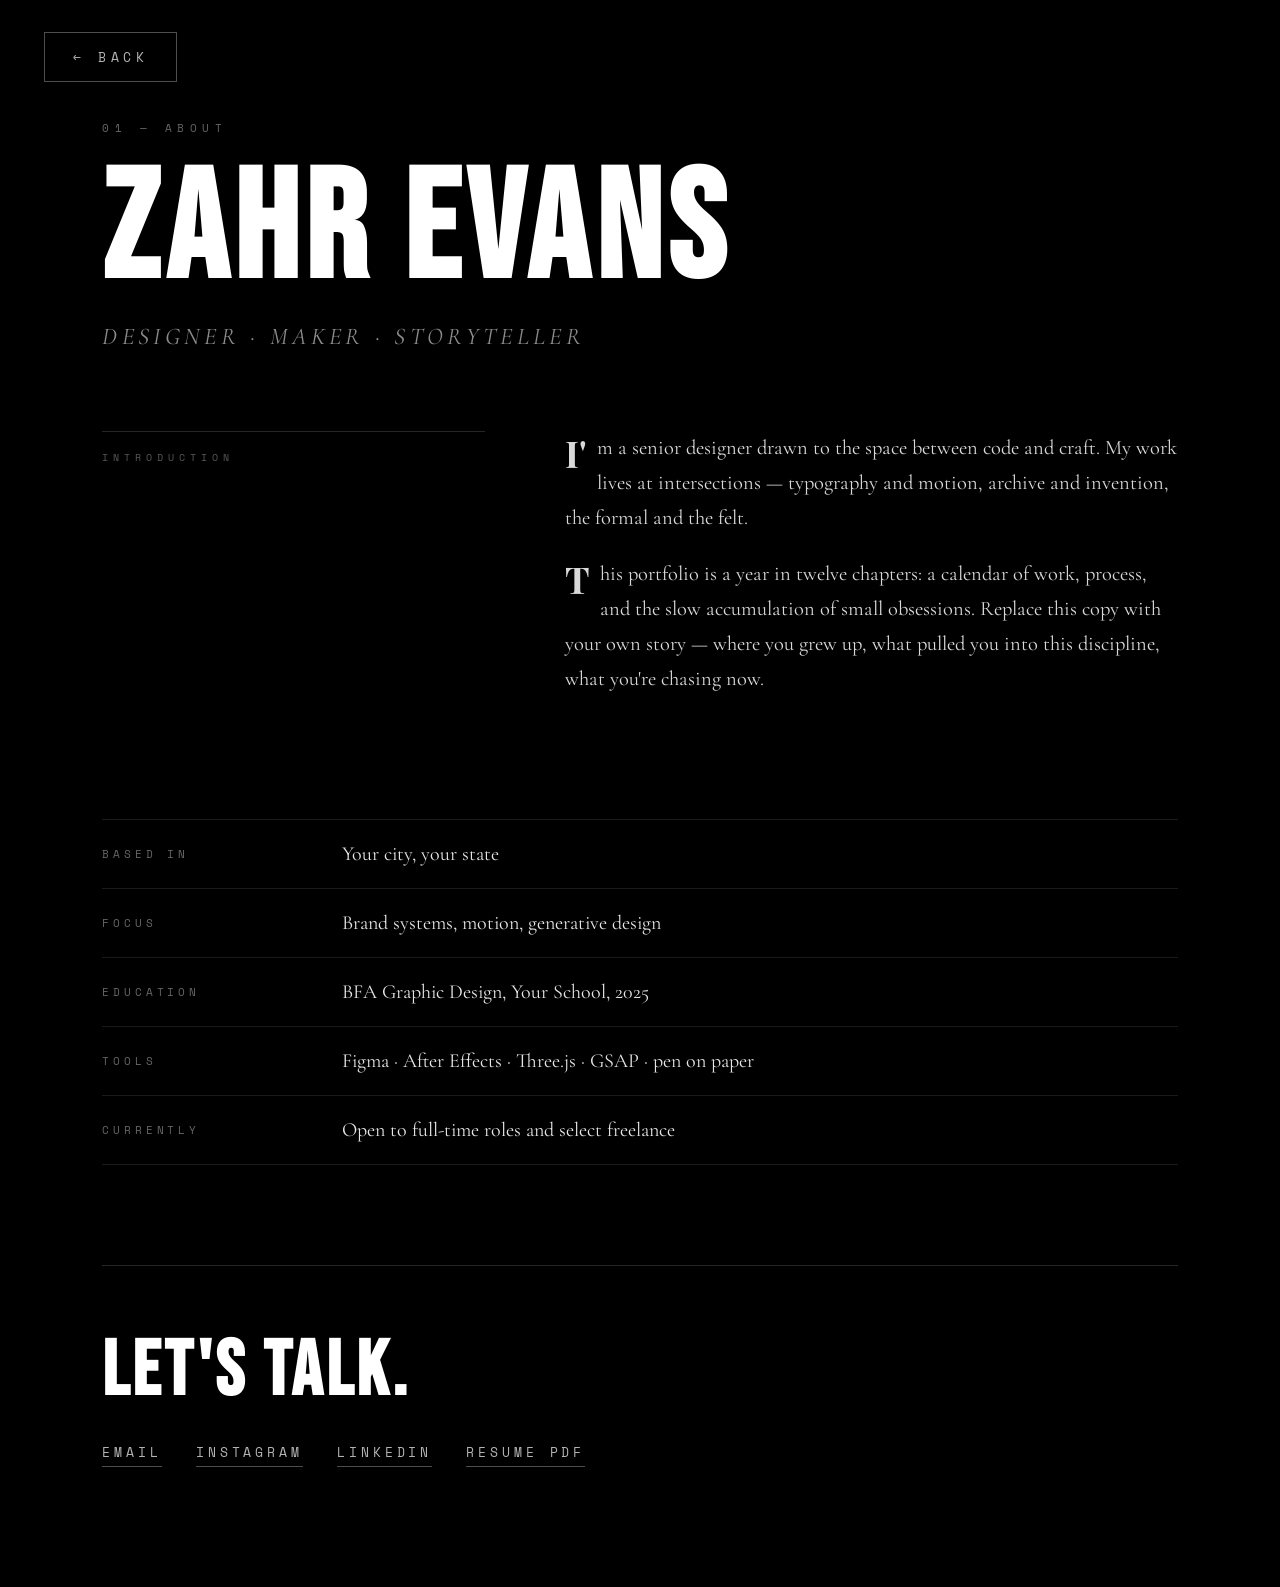
==== aboutme.html @ c52c6c27 "about me start + improved backgrounds" ====
<!doctype html>
<html lang="en">
  <head>
    <meta charset="UTF-8" />
    <meta name="viewport" content="width=device-width, initial-scale=1.0" />
    <title>About — Zahr Evans</title>
    <link rel="preconnect" href="https://fonts.googleapis.com" />
    <link
      href="https://fonts.googleapis.com/css2?family=Bebas+Neue&family=Playfair+Display:ital,wght@0,400;0,700;1,400&family=Space+Mono:ital@0;1&family=Cormorant+Garamond:ital,wght@0,300;0,400;1,300&display=swap"
      rel="stylesheet"
    />
    <style>
      * {
        margin: 0;
        padding: 0;
        box-sizing: border-box;
      }
      html,
      body {
        width: 100%;
        min-height: 100%;
        background: #000;
        color: #fff;
      }
      body {
        font-family: "Cormorant Garamond", serif;
        padding: 80px 8vw 120px;
        overflow-x: hidden;
      }

      /* Back link (top-left) */
      .back-link {
        position: fixed;
        top: 32px;
        left: 44px;
        font-family: "Space Mono", monospace;
        font-size: 13px;
        letter-spacing: 0.35em;
        text-transform: uppercase;
        color: rgba(255, 255, 255, 0.7);
        text-decoration: none;
        border: 1px solid rgba(255, 255, 255, 0.3);
        padding: 14px 28px;
        transition:
          color 0.3s,
          background 0.3s,
          border-color 0.3s;
        z-index: 10;
        backdrop-filter: blur(4px);
      }
      .back-link:hover {
        color: #fff;
        background: rgba(255, 255, 255, 0.08);
        border-color: rgba(255, 255, 255, 0.6);
      }

      /* Eyebrow + title */
      .eyebrow {
        font-family: "Space Mono", monospace;
        font-size: 11px;
        letter-spacing: 0.5em;
        text-transform: uppercase;
        color: rgba(255, 255, 255, 0.4);
        margin-top: 40px;
        margin-bottom: 24px;
      }
      h1 {
        font-family: "Bebas Neue", sans-serif;
        font-size: clamp(70px, 12vw, 180px);
        letter-spacing: 0.04em;
        line-height: 0.95;
        margin-bottom: 16px;
      }
      .subtitle {
        font-family: "Cormorant Garamond", serif;
        font-style: italic;
        font-size: clamp(18px, 2vw, 24px);
        letter-spacing: 0.18em;
        color: rgba(255, 255, 255, 0.55);
        text-transform: uppercase;
        margin-bottom: 80px;
      }

      /* Two-column layout */
      .grid {
        display: grid;
        grid-template-columns: 1fr 1.6fr;
        gap: 80px;
        max-width: 1200px;
        margin-bottom: 100px;
      }
      @media (max-width: 800px) {
        .grid {
          grid-template-columns: 1fr;
          gap: 40px;
        }
      }

      .section-label {
        font-family: "Space Mono", monospace;
        font-size: 10px;
        letter-spacing: 0.5em;
        text-transform: uppercase;
        color: rgba(255, 255, 255, 0.35);
        border-top: 1px solid rgba(255, 255, 255, 0.15);
        padding-top: 18px;
      }

      .prose p {
        font-family: "Cormorant Garamond", serif;
        font-size: clamp(18px, 1.6vw, 22px);
        line-height: 1.7;
        color: rgba(255, 255, 255, 0.85);
        margin-bottom: 22px;
      }
      .prose p:first-letter {
        font-family: "Playfair Display", serif;
        font-size: 1.8em;
        font-weight: 700;
        float: left;
        line-height: 1;
        padding-right: 10px;
        padding-top: 4px;
      }

      /* Facts list */
      .facts {
        list-style: none;
        max-width: 1200px;
        margin-bottom: 100px;
      }
      .facts li {
        display: grid;
        grid-template-columns: 200px 1fr;
        gap: 40px;
        padding: 22px 0;
        border-top: 1px solid rgba(255, 255, 255, 0.1);
        font-family: "Cormorant Garamond", serif;
        font-size: 20px;
      }
      .facts li:last-child {
        border-bottom: 1px solid rgba(255, 255, 255, 0.1);
      }
      .facts .key {
        font-family: "Space Mono", monospace;
        font-size: 11px;
        letter-spacing: 0.35em;
        text-transform: uppercase;
        color: rgba(255, 255, 255, 0.4);
        align-self: center;
      }
      .facts .val {
        color: rgba(255, 255, 255, 0.9);
      }
      @media (max-width: 600px) {
        .facts li {
          grid-template-columns: 1fr;
          gap: 6px;
        }
      }

      /* Footer / contact */
      .contact {
        max-width: 1200px;
        padding-top: 60px;
        border-top: 1px solid rgba(255, 255, 255, 0.15);
      }
      .contact h2 {
        font-family: "Bebas Neue", sans-serif;
        font-size: clamp(40px, 6vw, 80px);
        letter-spacing: 0.05em;
        margin-bottom: 24px;
      }
      .contact a {
        display: inline-block;
        margin-right: 30px;
        font-family: "Space Mono", monospace;
        font-size: 13px;
        letter-spacing: 0.3em;
        text-transform: uppercase;
        color: rgba(255, 255, 255, 0.7);
        text-decoration: none;
        border-bottom: 1px solid rgba(255, 255, 255, 0.3);
        padding-bottom: 4px;
        transition: color 0.3s, border-color 0.3s;
      }
      .contact a:hover {
        color: #fff;
        border-color: #fff;
      }
    </style>
  </head>
  <body>
    <a href="index.html" class="back-link">← Back</a>

    <div class="eyebrow">01 — About</div>
    <h1>ZAHR EVANS</h1>
    <div class="subtitle">Designer · Maker · Storyteller</div>

    <div class="grid">
      <div class="section-label">Introduction</div>
      <div class="prose">
        <p>
          I'm a senior designer drawn to the space between code and craft.
          My work lives at intersections — typography and motion, archive
          and invention, the formal and the felt.
        </p>
        <p>
          This portfolio is a year in twelve chapters: a calendar of work,
          process, and the slow accumulation of small obsessions. Replace
          this copy with your own story — where you grew up, what pulled
          you into this discipline, what you're chasing now.
        </p>
      </div>
    </div>

    <ul class="facts">
      <li>
        <span class="key">Based In</span>
        <span class="val">Your city, your state</span>
      </li>
      <li>
        <span class="key">Focus</span>
        <span class="val">Brand systems, motion, generative design</span>
      </li>
      <li>
        <span class="key">Education</span>
        <span class="val">BFA Graphic Design, Your School, 2025</span>
      </li>
      <li>
        <span class="key">Tools</span>
        <span class="val">Figma · After Effects · Three.js · GSAP · pen on paper</span>
      </li>
      <li>
        <span class="key">Currently</span>
        <span class="val">Open to full-time roles and select freelance</span>
      </li>
    </ul>

    <div class="contact">
      <h2>Let's Talk.</h2>
      <a href="mailto:hello@example.com">Email</a>
      <a href="https://instagram.com/" target="_blank" rel="noopener">Instagram</a>
      <a href="https://linkedin.com/" target="_blank" rel="noopener">LinkedIn</a>
      <a href="#">Resume PDF</a>
    </div>
  </body>
</html>
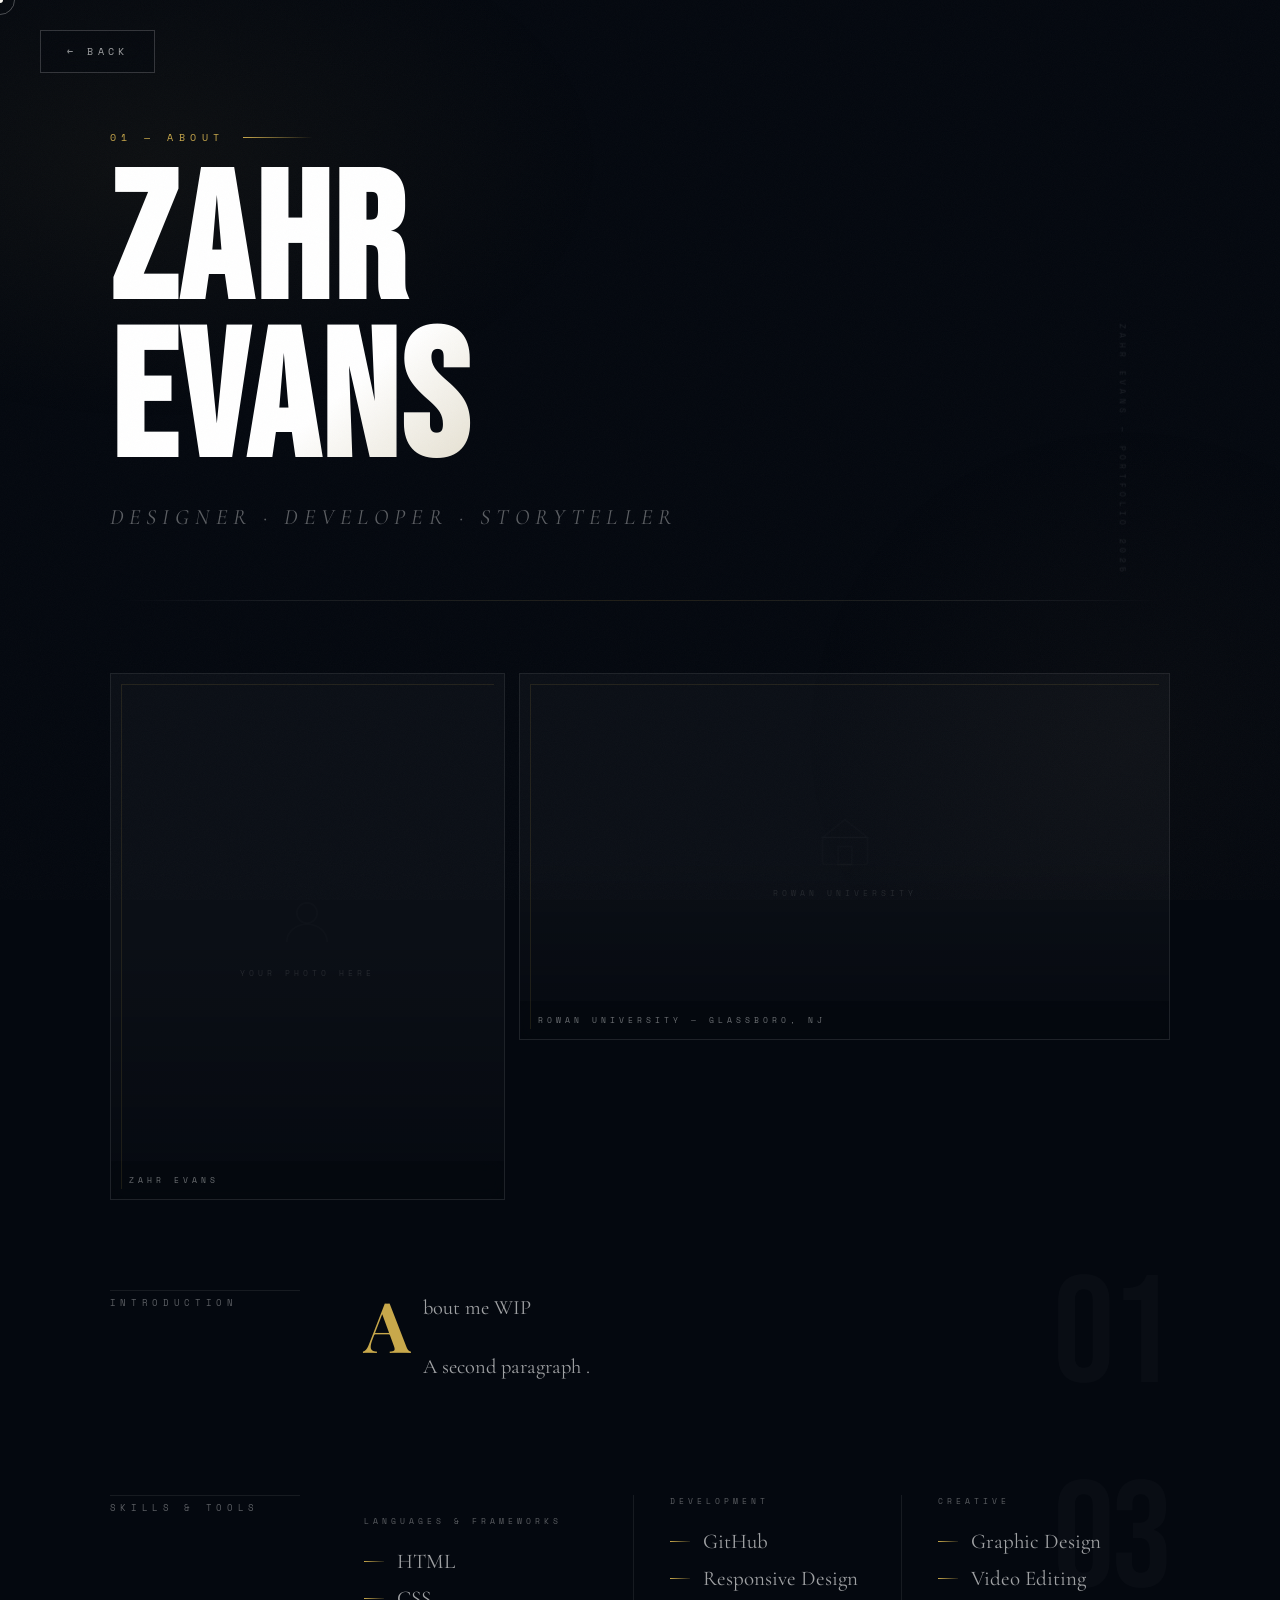
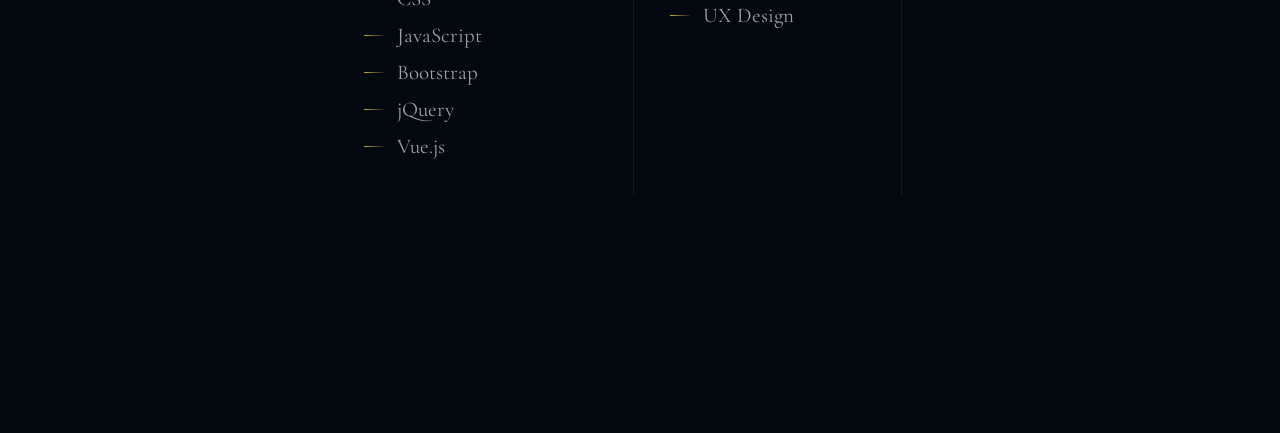
==== commit 34114e7f: "forgotten changes" ====
--- a/aboutme.html
+++ b/aboutme.html
@@ -10,239 +10,737 @@
       rel="stylesheet"
     />
     <style>
-      * {
+      /* ── RESET ── */
+      *,
+      *::before,
+      *::after {
         margin: 0;
         padding: 0;
         box-sizing: border-box;
       }
+
+      :root {
+        --accent: #c8a84b;
+        --accent-glow: rgba(200, 168, 75, 0.15);
+        --border: rgba(255, 255, 255, 0.08);
+        --dim: rgba(255, 255, 255, 0.35);
+        --mid: rgba(255, 255, 255, 0.62);
+        --full: rgba(255, 255, 255, 0.92);
+      }
+
       html,
       body {
         width: 100%;
         min-height: 100%;
-        background: #000;
+        overflow-x: hidden;
+      }
+
+      body {
+        background: #04080f;
         color: #fff;
-      }
-      body {
         font-family: "Cormorant Garamond", serif;
-        padding: 80px 8vw 120px;
-        overflow-x: hidden;
-      }
-
-      /* Back link (top-left) */
+        cursor: none;
+      }
+
+      /* ── NOISE GRAIN ── */
+      body::before {
+        content: "";
+        position: fixed;
+        inset: 0;
+        z-index: 1000;
+        pointer-events: none;
+        opacity: 0.028;
+        background-image: url("data:image/svg+xml,%3Csvg viewBox='0 0 256 256' xmlns='http://www.w3.org/2000/svg'%3E%3Cfilter id='n'%3E%3CfeTurbulence type='fractalNoise' baseFrequency='0.85' numOctaves='4' stitchTiles='stitch'/%3E%3C/filter%3E%3Crect width='100%25' height='100%25' filter='url(%23n)'/%3E%3C/svg%3E");
+        background-size: 200px 200px;
+      }
+
+      /* ── AMBIENT GLOW ── */
+      .bg-glow {
+        position: fixed;
+        inset: 0;
+        z-index: 0;
+        pointer-events: none;
+        background:
+          radial-gradient(
+            ellipse 55% 45% at 12% 18%,
+            rgba(200, 168, 75, 0.05) 0%,
+            transparent 65%
+          ),
+          radial-gradient(
+            ellipse 40% 55% at 88% 82%,
+            rgba(139, 111, 71, 0.04) 0%,
+            transparent 65%
+          );
+      }
+
+      /* ── CUSTOM CURSOR ── */
+      #cur {
+        position: fixed;
+        width: 6px;
+        height: 6px;
+        border-radius: 50%;
+        background: #fff;
+        pointer-events: none;
+        z-index: 9999;
+        mix-blend-mode: difference;
+        transform: translate(-50%, -50%);
+      }
+      #cur-ring {
+        position: fixed;
+        width: 30px;
+        height: 30px;
+        border-radius: 50%;
+        border: 1px solid rgba(255, 255, 255, 0.28);
+        pointer-events: none;
+        z-index: 9998;
+        transform: translate(-50%, -50%);
+        transition:
+          width 0.25s,
+          height 0.25s,
+          opacity 0.25s;
+      }
+
+      /* ── BACK BUTTON ── */
       .back-link {
         position: fixed;
-        top: 32px;
-        left: 44px;
-        font-family: "Space Mono", monospace;
-        font-size: 13px;
-        letter-spacing: 0.35em;
-        text-transform: uppercase;
-        color: rgba(255, 255, 255, 0.7);
+        top: 30px;
+        left: 40px;
+        z-index: 500;
+        font-family: "Space Mono", monospace;
+        font-size: 10px;
+        letter-spacing: 0.42em;
+        text-transform: uppercase;
+        color: var(--mid);
         text-decoration: none;
-        border: 1px solid rgba(255, 255, 255, 0.3);
-        padding: 14px 28px;
+        border: 1px solid rgba(255, 255, 255, 0.18);
+        padding: 13px 26px;
+        background: rgba(4, 8, 15, 0.5);
+        backdrop-filter: blur(10px);
         transition:
           color 0.3s,
-          background 0.3s,
-          border-color 0.3s;
-        z-index: 10;
-        backdrop-filter: blur(4px);
+          border-color 0.3s,
+          background 0.3s;
       }
       .back-link:hover {
         color: #fff;
-        background: rgba(255, 255, 255, 0.08);
-        border-color: rgba(255, 255, 255, 0.6);
-      }
-
-      /* Eyebrow + title */
+        border-color: var(--accent);
+        background: rgba(200, 168, 75, 0.07);
+      }
+
+      /* ── VERTICAL SIDE LABEL ── */
+      .side-label {
+        position: fixed;
+        right: 32px;
+        top: 50%;
+        transform: translateY(-50%) rotate(90deg);
+        font-family: "Space Mono", monospace;
+        font-size: 7.5px;
+        letter-spacing: 0.58em;
+        text-transform: uppercase;
+        color: rgba(255, 255, 255, 0.1);
+        pointer-events: none;
+        z-index: 5;
+        white-space: nowrap;
+      }
+
+      /* ── PAGE WRAPPER ── */
+      .page {
+        position: relative;
+        z-index: 1;
+        max-width: 1240px;
+        margin: 0 auto;
+        padding: 130px 7vw 150px;
+      }
+
+      /* ── ANIMATIONS ── */
+      @keyframes fadeUp {
+        to {
+          opacity: 1;
+          transform: translateY(0);
+        }
+      }
+      @keyframes fadeIn {
+        to {
+          opacity: 1;
+        }
+      }
+      .anim {
+        opacity: 0;
+        transform: translateY(28px);
+      }
+
+      /* ── HEADER ── */
+      .page-header {
+        margin-bottom: 70px;
+      }
+      .page-header.anim {
+        animation: fadeUp 0.95s cubic-bezier(0.16, 1, 0.3, 1) 0.05s forwards;
+      }
+
       .eyebrow {
         font-family: "Space Mono", monospace;
-        font-size: 11px;
-        letter-spacing: 0.5em;
-        text-transform: uppercase;
-        color: rgba(255, 255, 255, 0.4);
-        margin-top: 40px;
-        margin-bottom: 24px;
-      }
+        font-size: 10px;
+        letter-spacing: 0.55em;
+        text-transform: uppercase;
+        color: var(--accent);
+        margin-bottom: 22px;
+        display: flex;
+        align-items: center;
+        gap: 18px;
+      }
+      .eyebrow::after {
+        content: "";
+        flex: 1;
+        max-width: 70px;
+        height: 1px;
+        background: linear-gradient(to right, var(--accent), transparent);
+      }
+
       h1 {
         font-family: "Bebas Neue", sans-serif;
-        font-size: clamp(70px, 12vw, 180px);
-        letter-spacing: 0.04em;
-        line-height: 0.95;
-        margin-bottom: 16px;
-      }
+        font-size: clamp(78px, 14vw, 200px);
+        letter-spacing: 0.02em;
+        line-height: 0.88;
+        background: linear-gradient(
+          140deg,
+          #ffffff 35%,
+          rgba(200, 168, 75, 0.7) 100%
+        );
+        -webkit-background-clip: text;
+        -webkit-text-fill-color: transparent;
+        background-clip: text;
+        margin-bottom: 22px;
+      }
+
       .subtitle {
         font-family: "Cormorant Garamond", serif;
         font-style: italic;
-        font-size: clamp(18px, 2vw, 24px);
-        letter-spacing: 0.18em;
-        color: rgba(255, 255, 255, 0.55);
-        text-transform: uppercase;
-        margin-bottom: 80px;
-      }
-
-      /* Two-column layout */
-      .grid {
+        font-size: clamp(16px, 1.9vw, 22px);
+        letter-spacing: 0.28em;
+        text-transform: uppercase;
+        color: var(--dim);
+      }
+
+      /* ── FULL-WIDTH ACCENT LINE ── */
+      .accent-line {
+        width: 100%;
+        height: 1px;
+        margin-bottom: 72px;
+        background: linear-gradient(
+          to right,
+          transparent,
+          var(--border) 15%,
+          var(--accent-glow) 50%,
+          var(--border) 85%,
+          transparent
+        );
+        opacity: 0;
+        animation: fadeIn 1.2s 0.45s forwards;
+      }
+
+      /* ── PHOTO ROW ── */
+      .photo-row {
         display: grid;
-        grid-template-columns: 1fr 1.6fr;
-        gap: 80px;
-        max-width: 1200px;
-        margin-bottom: 100px;
+        grid-template-columns: 1fr 1.65fr;
+        gap: 14px;
+        margin-bottom: 90px;
+      }
+      .photo-row.anim {
+        animation: fadeUp 0.9s cubic-bezier(0.16, 1, 0.3, 1) 0.3s forwards;
       }
       @media (max-width: 800px) {
-        .grid {
+        .photo-row {
           grid-template-columns: 1fr;
-          gap: 40px;
         }
       }
 
+      .photo-block {
+        position: relative;
+        overflow: hidden;
+        background: rgba(255, 255, 255, 0.03);
+        border: 1px solid var(--border);
+      }
+      /* inner corner accent marks */
+      .photo-block::before {
+        content: "";
+        position: absolute;
+        inset: 10px;
+        z-index: 3;
+        pointer-events: none;
+        border-top: 1px solid rgba(200, 168, 75, 0.12);
+        border-left: 1px solid rgba(200, 168, 75, 0.12);
+        transition: border-color 0.4s;
+      }
+      .photo-block:hover::before {
+        border-color: rgba(200, 168, 75, 0.35);
+      }
+      .photo-block::after {
+        content: "";
+        position: absolute;
+        inset: 0;
+        background: linear-gradient(
+          to bottom,
+          transparent 50%,
+          rgba(4, 8, 15, 0.75) 100%
+        );
+        pointer-events: none;
+        z-index: 1;
+      }
+      .photo-block img {
+        width: 100%;
+        height: 100%;
+        object-fit: cover;
+        display: block;
+        filter: grayscale(30%) brightness(0.88);
+        transition:
+          filter 0.65s,
+          transform 0.75s cubic-bezier(0.16, 1, 0.3, 1);
+      }
+      .photo-block:hover img {
+        filter: grayscale(0%) brightness(1);
+        transform: scale(1.05);
+      }
+
+      .photo-block--portrait {
+        aspect-ratio: 3/4;
+      }
+      .photo-block--landscape {
+        aspect-ratio: 16/9;
+      }
+
+      .photo-placeholder {
+        width: 100%;
+        height: 100%;
+        min-height: 300px;
+        display: flex;
+        flex-direction: column;
+        align-items: center;
+        justify-content: center;
+        gap: 14px;
+        color: rgba(255, 255, 255, 0.12);
+        font-family: "Space Mono", monospace;
+        font-size: 8px;
+        letter-spacing: 0.5em;
+        text-transform: uppercase;
+        text-align: center;
+        padding: 40px;
+      }
+      .photo-placeholder svg {
+        opacity: 0.12;
+        margin-bottom: 4px;
+      }
+
+      .photo-caption {
+        position: absolute;
+        bottom: 0;
+        left: 0;
+        right: 0;
+        z-index: 2;
+        padding: 13px 18px;
+        font-family: "Space Mono", monospace;
+        font-size: 8px;
+        letter-spacing: 0.5em;
+        text-transform: uppercase;
+        color: rgba(255, 255, 255, 0.42);
+        background: rgba(4, 8, 15, 0.65);
+        backdrop-filter: blur(8px);
+      }
+
+      /* ── SECTION ROW (label + content) ── */
+      .section-row {
+        display: grid;
+        grid-template-columns: 190px 1fr;
+        gap: 64px;
+        margin-bottom: 88px;
+        align-items: start;
+        position: relative;
+      }
+      .section-row.anim {
+        animation: fadeUp 0.88s cubic-bezier(0.16, 1, 0.3, 1) var(--d, 0.5s)
+          forwards;
+      }
+      @media (max-width: 860px) {
+        .section-row {
+          grid-template-columns: 1fr;
+          gap: 26px;
+        }
+      }
+
       .section-label {
         font-family: "Space Mono", monospace;
-        font-size: 10px;
-        letter-spacing: 0.5em;
-        text-transform: uppercase;
-        color: rgba(255, 255, 255, 0.35);
-        border-top: 1px solid rgba(255, 255, 255, 0.15);
-        padding-top: 18px;
-      }
-
+        font-size: 9px;
+        letter-spacing: 0.52em;
+        text-transform: uppercase;
+        color: var(--dim);
+        padding-top: 5px;
+        border-top: 1px solid var(--border);
+      }
+
+      /* ── BIG GHOST NUMBERS ── */
+      .ghost-num {
+        position: absolute;
+        right: 0;
+        top: -30px;
+        font-family: "Bebas Neue", sans-serif;
+        font-size: clamp(90px, 12vw, 160px);
+        color: rgba(255, 255, 255, 0.022);
+        line-height: 1;
+        letter-spacing: -0.02em;
+        user-select: none;
+        pointer-events: none;
+      }
+
+      /* ── BIO PROSE ── */
       .prose p {
-        font-family: "Cormorant Garamond", serif;
         font-size: clamp(18px, 1.6vw, 22px);
-        line-height: 1.7;
-        color: rgba(255, 255, 255, 0.85);
+        line-height: 1.78;
+        color: var(--mid);
         margin-bottom: 22px;
       }
-      .prose p:first-letter {
+      .prose p:first-child::first-letter {
         font-family: "Playfair Display", serif;
-        font-size: 1.8em;
         font-weight: 700;
+        font-size: 3.4em;
         float: left;
-        line-height: 1;
-        padding-right: 10px;
-        padding-top: 4px;
-      }
-
-      /* Facts list */
+        line-height: 0.8;
+        padding-right: 13px;
+        padding-top: 7px;
+        color: var(--accent);
+      }
+
+      /* ── FACTS ── */
       .facts {
         list-style: none;
-        max-width: 1200px;
-        margin-bottom: 100px;
       }
       .facts li {
         display: grid;
-        grid-template-columns: 200px 1fr;
-        gap: 40px;
-        padding: 22px 0;
-        border-top: 1px solid rgba(255, 255, 255, 0.1);
-        font-family: "Cormorant Garamond", serif;
-        font-size: 20px;
+        grid-template-columns: 155px 1fr;
+        gap: 30px;
+        padding: 20px 0;
+        border-top: 1px solid var(--border);
+        font-size: 18px;
+        transition:
+          background 0.3s,
+          padding-left 0.3s;
       }
       .facts li:last-child {
-        border-bottom: 1px solid rgba(255, 255, 255, 0.1);
+        border-bottom: 1px solid var(--border);
+      }
+      .facts li:hover {
+        background: rgba(200, 168, 75, 0.03);
+        padding-left: 8px;
       }
       .facts .key {
         font-family: "Space Mono", monospace;
-        font-size: 11px;
-        letter-spacing: 0.35em;
-        text-transform: uppercase;
-        color: rgba(255, 255, 255, 0.4);
+        font-size: 9px;
+        letter-spacing: 0.38em;
+        text-transform: uppercase;
+        color: var(--dim);
         align-self: center;
       }
       .facts .val {
-        color: rgba(255, 255, 255, 0.9);
-      }
-      @media (max-width: 600px) {
+        color: var(--full);
+        font-style: italic;
+      }
+      @media (max-width: 540px) {
         .facts li {
           grid-template-columns: 1fr;
-          gap: 6px;
+          gap: 4px;
         }
       }
 
-      /* Footer / contact */
+      /* ── SKILLS ── */
+      .skills-wrap {
+        display: grid;
+        grid-template-columns: repeat(3, 1fr);
+        gap: 0;
+      }
+      @media (max-width: 680px) {
+        .skills-wrap {
+          grid-template-columns: 1fr;
+        }
+      }
+
+      .skill-group {
+        padding: 0 36px 36px;
+        border-left: 1px solid var(--border);
+      }
+      .skill-group:first-child {
+        border-left: none;
+        padding-left: 0;
+      }
+      @media (max-width: 680px) {
+        .skill-group {
+          border-left: none;
+          border-top: 1px solid var(--border);
+          padding: 26px 0;
+        }
+        .skill-group:first-child {
+          border-top: none;
+          padding-top: 0;
+        }
+      }
+
+      .skill-group-label {
+        font-family: "Space Mono", monospace;
+        font-size: 8px;
+        letter-spacing: 0.5em;
+        text-transform: uppercase;
+        color: var(--dim);
+        margin-bottom: 22px;
+      }
+
+      .skill-list {
+        list-style: none;
+        display: flex;
+        flex-direction: column;
+        gap: 12px;
+      }
+      .skill-list li {
+        font-family: "Cormorant Garamond", serif;
+        font-size: 21px;
+        color: var(--mid);
+        display: flex;
+        align-items: center;
+        gap: 13px;
+        transition:
+          color 0.25s,
+          transform 0.25s;
+        cursor: default;
+      }
+      .skill-list li:hover {
+        color: #fff;
+        transform: translateX(5px);
+      }
+      .skill-list li::before {
+        content: "";
+        display: inline-block;
+        width: 20px;
+        height: 1px;
+        background: linear-gradient(
+          to right,
+          var(--accent),
+          rgba(200, 168, 75, 0.15)
+        );
+        flex-shrink: 0;
+        transition: width 0.3s;
+      }
+      .skill-list li:hover::before {
+        width: 32px;
+      }
+
+      /* ── CONTACT ── */
       .contact {
-        max-width: 1200px;
-        padding-top: 60px;
-        border-top: 1px solid rgba(255, 255, 255, 0.15);
+        padding-top: 72px;
+        border-top: 1px solid var(--border);
+      }
+      .contact.anim {
+        animation: fadeUp 0.88s cubic-bezier(0.16, 1, 0.3, 1) 1s forwards;
       }
       .contact h2 {
         font-family: "Bebas Neue", sans-serif;
-        font-size: clamp(40px, 6vw, 80px);
-        letter-spacing: 0.05em;
-        margin-bottom: 24px;
-      }
-      .contact a {
-        display: inline-block;
-        margin-right: 30px;
-        font-family: "Space Mono", monospace;
-        font-size: 13px;
-        letter-spacing: 0.3em;
-        text-transform: uppercase;
-        color: rgba(255, 255, 255, 0.7);
+        font-size: clamp(46px, 7vw, 92px);
+        letter-spacing: 0.04em;
+        background: linear-gradient(
+          135deg,
+          #fff 30%,
+          rgba(200, 168, 75, 0.65) 100%
+        );
+        -webkit-background-clip: text;
+        -webkit-text-fill-color: transparent;
+        background-clip: text;
+        margin-bottom: 34px;
+      }
+      .contact-links {
+        display: flex;
+        flex-wrap: wrap;
+        gap: 14px;
+      }
+      .contact-links a {
+        font-family: "Space Mono", monospace;
+        font-size: 10px;
+        letter-spacing: 0.42em;
+        text-transform: uppercase;
+        color: var(--mid);
         text-decoration: none;
-        border-bottom: 1px solid rgba(255, 255, 255, 0.3);
-        padding-bottom: 4px;
-        transition: color 0.3s, border-color 0.3s;
-      }
-      .contact a:hover {
+        border: 1px solid rgba(255, 255, 255, 0.16);
+        padding: 14px 30px;
+        background: rgba(255, 255, 255, 0.025);
+        backdrop-filter: blur(6px);
+        transition:
+          color 0.3s,
+          border-color 0.3s,
+          background 0.3s,
+          transform 0.2s;
+      }
+      .contact-links a:hover {
         color: #fff;
-        border-color: #fff;
+        border-color: var(--accent);
+        background: rgba(200, 168, 75, 0.07);
+        transform: translateY(-3px);
       }
     </style>
   </head>
   <body>
+    <div class="bg-glow"></div>
+    <div id="cur"></div>
+    <div id="cur-ring"></div>
+    <div class="side-label">Zahr Evans — Portfolio 2025</div>
     <a href="index.html" class="back-link">← Back</a>
 
-    <div class="eyebrow">01 — About</div>
-    <h1>ZAHR EVANS</h1>
-    <div class="subtitle">Designer · Maker · Storyteller</div>
-
-    <div class="grid">
-      <div class="section-label">Introduction</div>
-      <div class="prose">
-        <p>
-          I'm a senior designer drawn to the space between code and craft.
-          My work lives at intersections — typography and motion, archive
-          and invention, the formal and the felt.
-        </p>
-        <p>
-          This portfolio is a year in twelve chapters: a calendar of work,
-          process, and the slow accumulation of small obsessions. Replace
-          this copy with your own story — where you grew up, what pulled
-          you into this discipline, what you're chasing now.
-        </p>
+    <div class="page">
+      <!-- HEADER -->
+      <header class="page-header anim">
+        <div class="eyebrow">01 — About</div>
+        <h1>ZAHR<br />EVANS</h1>
+        <div class="subtitle">Designer · Developer · Storyteller</div>
+      </header>
+
+      <div class="accent-line"></div>
+
+      <!-- PHOTOS -->
+      <div class="photo-row anim">
+        <div class="photo-block photo-block--portrait">
+          <!-- Replace with: <img src="your-photo.jpg" alt="Zahr Evans" /> -->
+          <div class="photo-placeholder">
+            <svg
+              width="54"
+              height="54"
+              viewBox="0 0 24 24"
+              fill="none"
+              stroke="currentColor"
+              stroke-width="0.75"
+            >
+              <circle cx="12" cy="8" r="4.5" />
+              <path d="M3 21c0-4.5 4-8 9-8s9 3.5 9 8" />
+            </svg>
+            Your photo here
+          </div>
+          <div class="photo-caption">Zahr Evans</div>
+        </div>
+
+        <div class="photo-block photo-block--landscape">
+          <!-- Replace with: <img src="rowan.jpg" alt="Rowan University" /> -->
+          <div class="photo-placeholder">
+            <svg
+              width="54"
+              height="54"
+              viewBox="0 0 24 24"
+              fill="none"
+              stroke="currentColor"
+              stroke-width="0.75"
+            >
+              <rect x="2" y="10" width="20" height="12" rx="1" />
+              <path d="M12 2L2 10h20L12 2z" />
+              <rect x="9" y="14" width="6" height="8" />
+            </svg>
+            Rowan University
+          </div>
+          <div class="photo-caption">Rowan University — Glassboro, NJ</div>
+        </div>
+      </div>
+
+      <!-- BIO -->
+      <div class="section-row anim" style="--d: 0.5s">
+        <span class="ghost-num">01</span>
+        <div class="section-label">Introduction</div>
+        <div class="prose">
+          <p>
+            About me WIP
+          </p>
+          <p>
+            A second paragraph .
+          </p>
+        </div>
+      </div>
+
+      <!-- SKILLS -->
+      <div class="section-row anim" style="--d: 0.8s">
+        <span class="ghost-num">03</span>
+        <div class="section-label">Skills &amp; Tools</div>
+        <div class="skills-wrap">
+          <div class="skill-group">
+            <br />
+            <div class="skill-group-label">Languages &amp; Frameworks</div>
+
+            <ul class="skill-list">
+              <li>HTML</li>
+              <li>CSS</li>
+              <li>JavaScript</li>
+              <li>Bootstrap</li>
+              <li>jQuery</li>
+              <li>Vue.js</li>
+            </ul>
+          </div>
+          <div class="skill-group">
+            <div class="skill-group-label">Development</div>
+            <ul class="skill-list">
+              <li>GitHub</li>
+              <li>Responsive Design</li>
+              <li>UX Design</li>
+            </ul>
+          </div>
+          <div class="skill-group">
+            <div class="skill-group-label">Creative</div>
+            <ul class="skill-list">
+              <li>Graphic Design</li>
+              <li>Video Editing</li>
+            </ul>
+          </div>
+        </div>
       </div>
     </div>
 
-    <ul class="facts">
-      <li>
-        <span class="key">Based In</span>
-        <span class="val">Your city, your state</span>
-      </li>
-      <li>
-        <span class="key">Focus</span>
-        <span class="val">Brand systems, motion, generative design</span>
-      </li>
-      <li>
-        <span class="key">Education</span>
-        <span class="val">BFA Graphic Design, Your School, 2025</span>
-      </li>
-      <li>
-        <span class="key">Tools</span>
-        <span class="val">Figma · After Effects · Three.js · GSAP · pen on paper</span>
-      </li>
-      <li>
-        <span class="key">Currently</span>
-        <span class="val">Open to full-time roles and select freelance</span>
-      </li>
-    </ul>
-
-    <div class="contact">
-      <h2>Let's Talk.</h2>
-      <a href="mailto:hello@example.com">Email</a>
-      <a href="https://instagram.com/" target="_blank" rel="noopener">Instagram</a>
-      <a href="https://linkedin.com/" target="_blank" rel="noopener">LinkedIn</a>
-      <a href="#">Resume PDF</a>
-    </div>
+    <script>
+      // Cursor
+      const cur = document.getElementById("cur");
+      const ring = document.getElementById("cur-ring");
+      let mx = 0,
+        my = 0,
+        rx = 0,
+        ry = 0;
+      document.addEventListener("mousemove", (e) => {
+        mx = e.clientX;
+        my = e.clientY;
+        cur.style.left = mx + "px";
+        cur.style.top = my + "px";
+      });
+      (function tick() {
+        rx += (mx - rx) * 0.1;
+        ry += (my - ry) * 0.1;
+        ring.style.left = rx + "px";
+        ring.style.top = ry + "px";
+        requestAnimationFrame(tick);
+      })();
+      document.querySelectorAll("a,li").forEach((el) => {
+        el.addEventListener("mouseenter", () => {
+          ring.style.width = "50px";
+          ring.style.height = "50px";
+          ring.style.opacity = "0.5";
+        });
+        el.addEventListener("mouseleave", () => {
+          ring.style.width = "30px";
+          ring.style.height = "30px";
+          ring.style.opacity = "1";
+        });
+      });
+
+      // Scroll reveal for section rows
+      const observer = new IntersectionObserver(
+        (entries) => {
+          entries.forEach((e) => {
+            if (e.isIntersecting) {
+              e.target.style.animationPlayState = "running";
+              observer.unobserve(e.target);
+            }
+          });
+        },
+        { threshold: 0.1 },
+      );
+      document.querySelectorAll(".section-row.anim").forEach((el) => {
+        el.style.animationPlayState = "paused";
+        observer.observe(el);
+      });
+    </script>
   </body>
-</html>+</html>
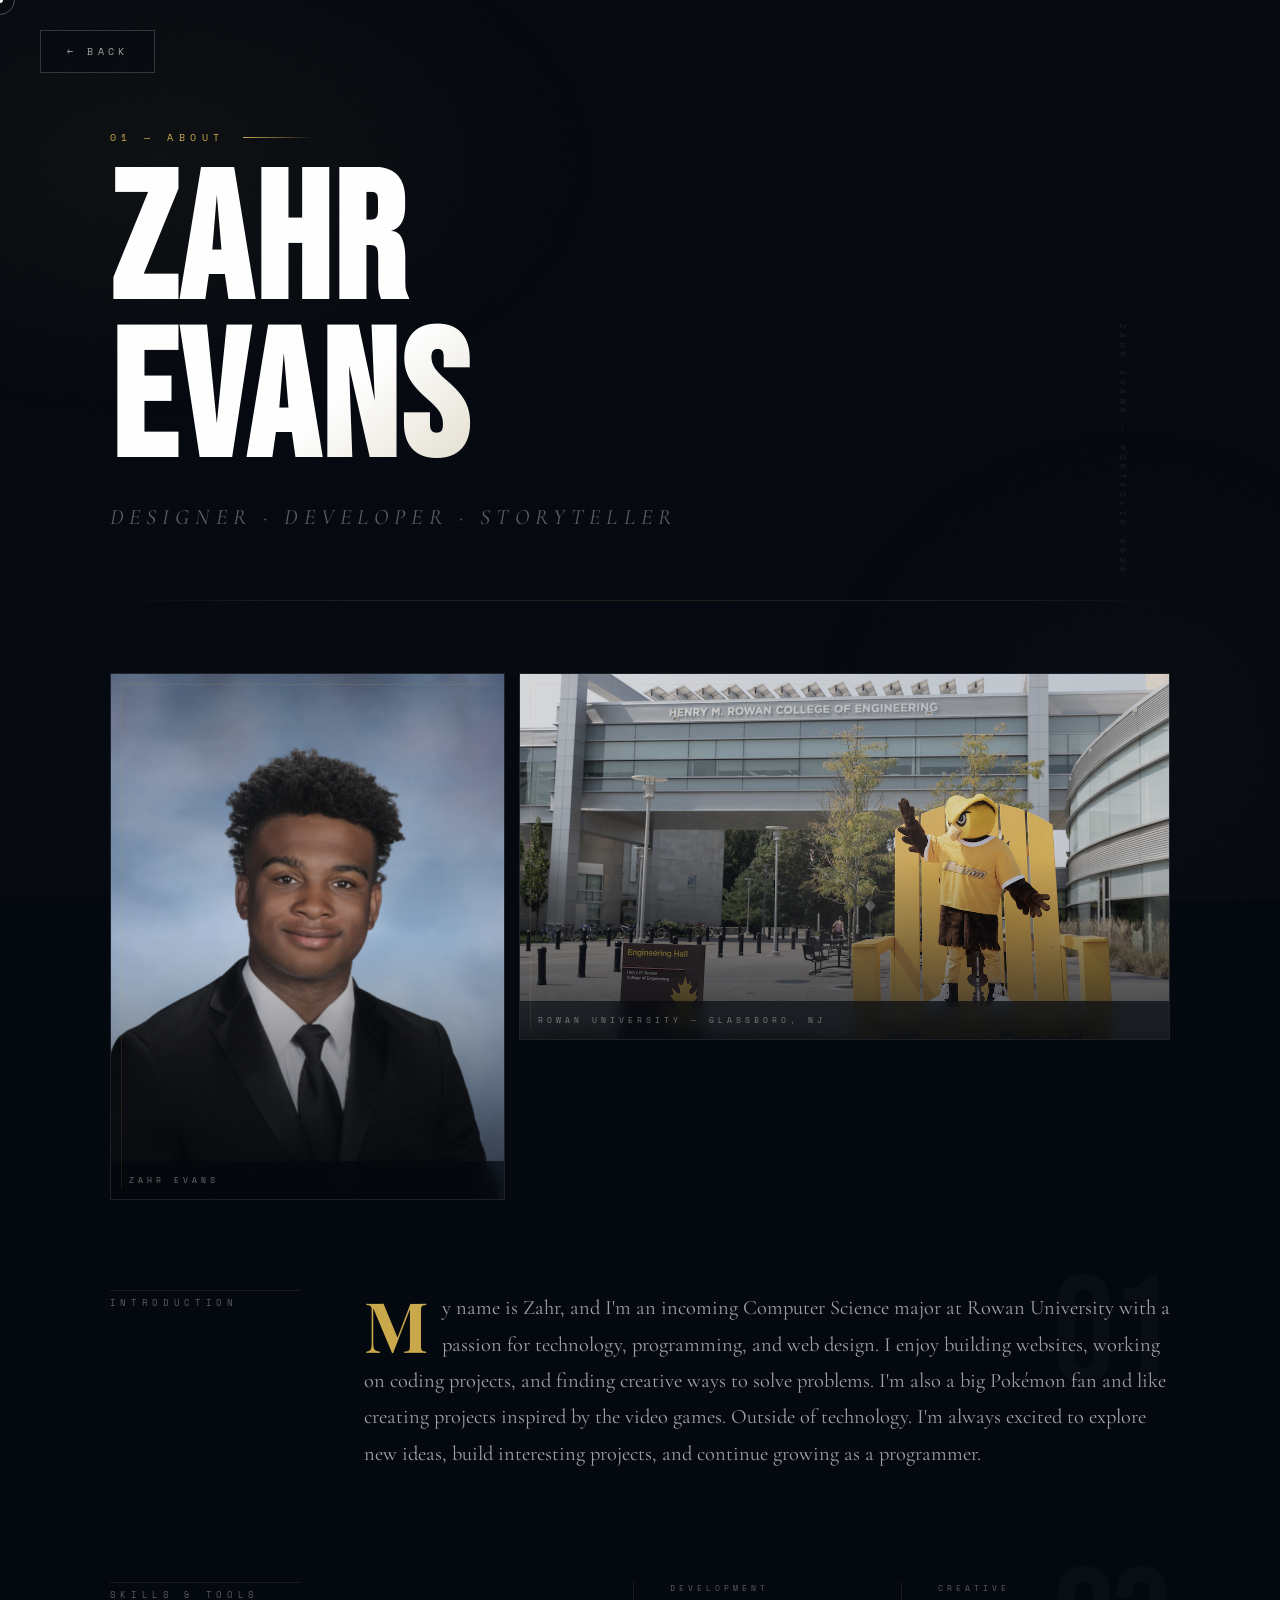
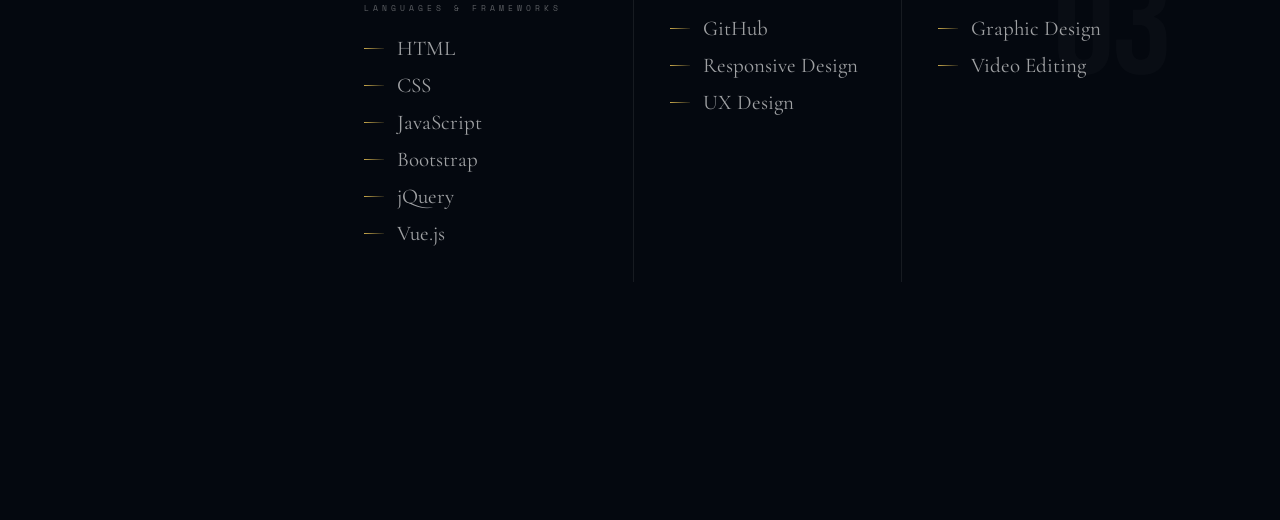
==== commit af864777: "late and huge commits" ====
--- a/aboutme.html
+++ b/aboutme.html
@@ -601,7 +601,7 @@
       <!-- PHOTOS -->
       <div class="photo-row anim">
         <div class="photo-block photo-block--portrait">
-          <!-- Replace with: <img src="your-photo.jpg" alt="Zahr Evans" /> -->
+          <img src="rowan.png" alt="Zahr Evans" />
           <div class="photo-placeholder">
             <svg
               width="54"
@@ -620,7 +620,7 @@
         </div>
 
         <div class="photo-block photo-block--landscape">
-          <!-- Replace with: <img src="rowan.jpg" alt="Rowan University" /> -->
+          <img src="open-house-2.jpg" alt="Rowan University" />
           <div class="photo-placeholder">
             <svg
               width="54"
@@ -646,11 +646,16 @@
         <div class="section-label">Introduction</div>
         <div class="prose">
           <p>
-            About me WIP
+            My name is Zahr, and I'm an incoming Computer Science major at Rowan
+            University with a passion for technology, programming, and web
+            design. I enjoy building websites, working on coding projects, and
+            finding creative ways to solve problems. I'm also a big Pokémon fan
+            and like creating projects inspired by the video games. Outside of
+            technology. I'm always
+            excited to explore new ideas, build interesting projects, and
+            continue growing as a programmer.
           </p>
-          <p>
-            A second paragraph .
-          </p>
+          
         </div>
       </div>
 
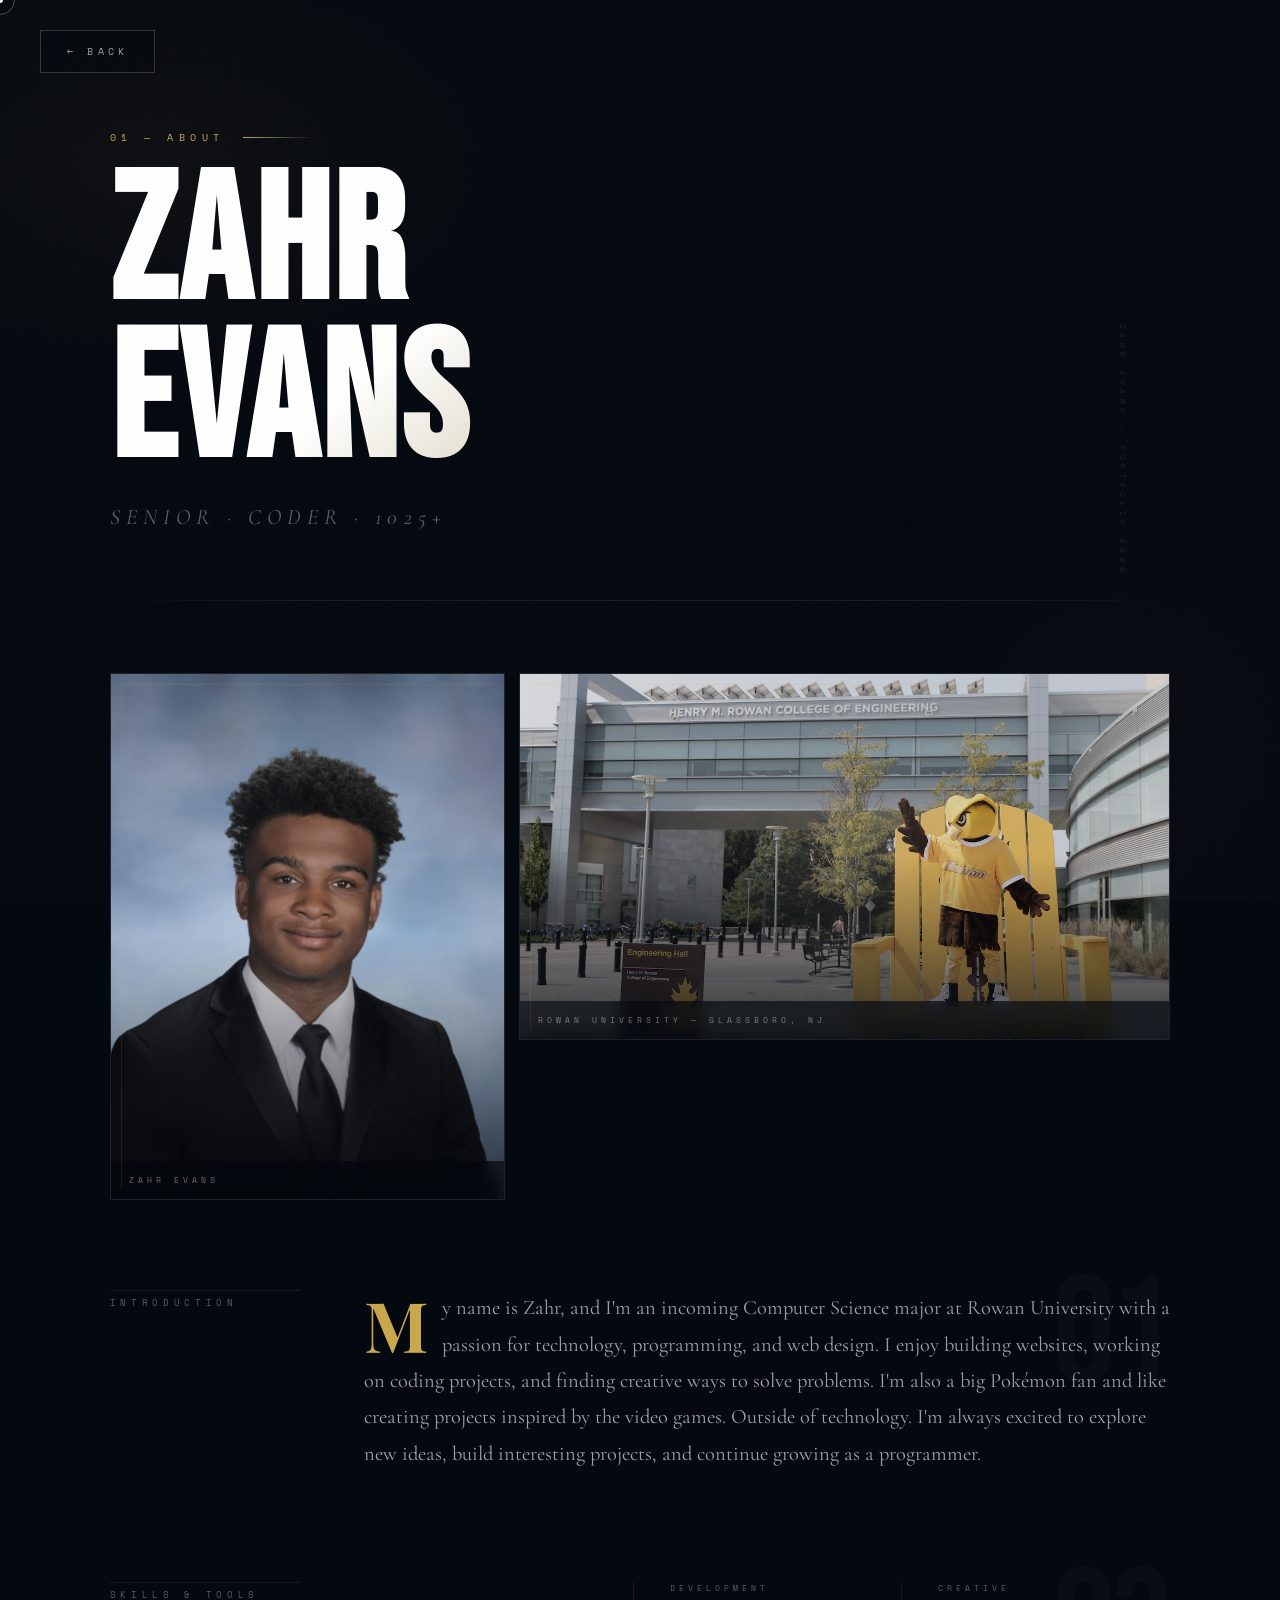
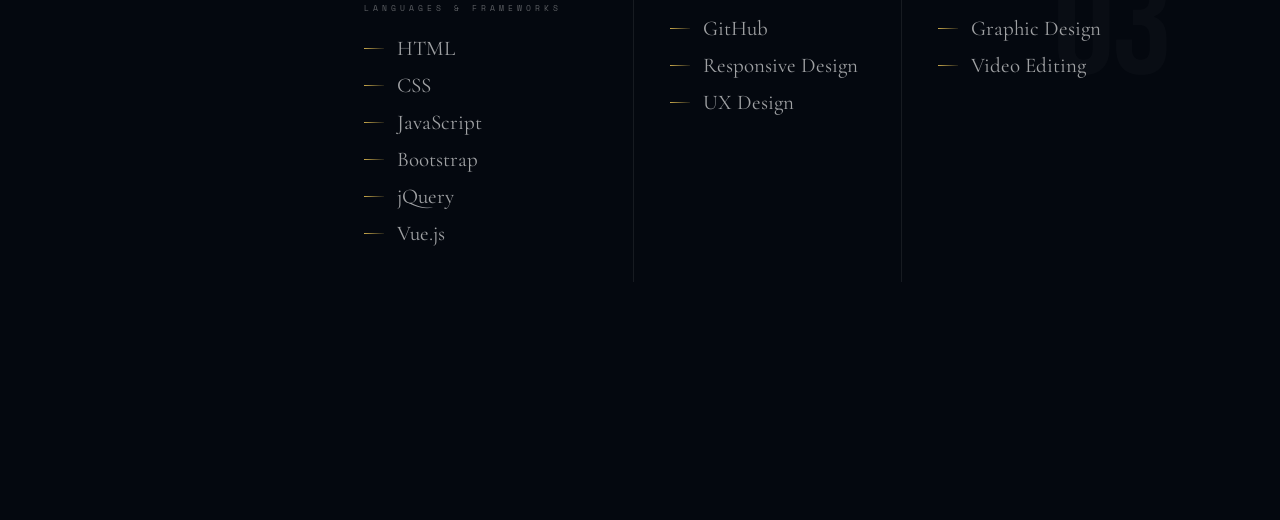
==== commit 38e40eae: "FAVICON" ====
--- a/aboutme.html
+++ b/aboutme.html
@@ -9,577 +9,8 @@
       href="https://fonts.googleapis.com/css2?family=Bebas+Neue&family=Playfair+Display:ital,wght@0,400;0,700;1,400&family=Space+Mono:ital@0;1&family=Cormorant+Garamond:ital,wght@0,300;0,400;1,300&display=swap"
       rel="stylesheet"
     />
-    <style>
-      /* ── RESET ── */
-      *,
-      *::before,
-      *::after {
-        margin: 0;
-        padding: 0;
-        box-sizing: border-box;
-      }
-
-      :root {
-        --accent: #c8a84b;
-        --accent-glow: rgba(200, 168, 75, 0.15);
-        --border: rgba(255, 255, 255, 0.08);
-        --dim: rgba(255, 255, 255, 0.35);
-        --mid: rgba(255, 255, 255, 0.62);
-        --full: rgba(255, 255, 255, 0.92);
-      }
-
-      html,
-      body {
-        width: 100%;
-        min-height: 100%;
-        overflow-x: hidden;
-      }
-
-      body {
-        background: #04080f;
-        color: #fff;
-        font-family: "Cormorant Garamond", serif;
-        cursor: none;
-      }
-
-      /* ── NOISE GRAIN ── */
-      body::before {
-        content: "";
-        position: fixed;
-        inset: 0;
-        z-index: 1000;
-        pointer-events: none;
-        opacity: 0.028;
-        background-image: url("data:image/svg+xml,%3Csvg viewBox='0 0 256 256' xmlns='http://www.w3.org/2000/svg'%3E%3Cfilter id='n'%3E%3CfeTurbulence type='fractalNoise' baseFrequency='0.85' numOctaves='4' stitchTiles='stitch'/%3E%3C/filter%3E%3Crect width='100%25' height='100%25' filter='url(%23n)'/%3E%3C/svg%3E");
-        background-size: 200px 200px;
-      }
-
-      /* ── AMBIENT GLOW ── */
-      .bg-glow {
-        position: fixed;
-        inset: 0;
-        z-index: 0;
-        pointer-events: none;
-        background:
-          radial-gradient(
-            ellipse 55% 45% at 12% 18%,
-            rgba(200, 168, 75, 0.05) 0%,
-            transparent 65%
-          ),
-          radial-gradient(
-            ellipse 40% 55% at 88% 82%,
-            rgba(139, 111, 71, 0.04) 0%,
-            transparent 65%
-          );
-      }
-
-      /* ── CUSTOM CURSOR ── */
-      #cur {
-        position: fixed;
-        width: 6px;
-        height: 6px;
-        border-radius: 50%;
-        background: #fff;
-        pointer-events: none;
-        z-index: 9999;
-        mix-blend-mode: difference;
-        transform: translate(-50%, -50%);
-      }
-      #cur-ring {
-        position: fixed;
-        width: 30px;
-        height: 30px;
-        border-radius: 50%;
-        border: 1px solid rgba(255, 255, 255, 0.28);
-        pointer-events: none;
-        z-index: 9998;
-        transform: translate(-50%, -50%);
-        transition:
-          width 0.25s,
-          height 0.25s,
-          opacity 0.25s;
-      }
-
-      /* ── BACK BUTTON ── */
-      .back-link {
-        position: fixed;
-        top: 30px;
-        left: 40px;
-        z-index: 500;
-        font-family: "Space Mono", monospace;
-        font-size: 10px;
-        letter-spacing: 0.42em;
-        text-transform: uppercase;
-        color: var(--mid);
-        text-decoration: none;
-        border: 1px solid rgba(255, 255, 255, 0.18);
-        padding: 13px 26px;
-        background: rgba(4, 8, 15, 0.5);
-        backdrop-filter: blur(10px);
-        transition:
-          color 0.3s,
-          border-color 0.3s,
-          background 0.3s;
-      }
-      .back-link:hover {
-        color: #fff;
-        border-color: var(--accent);
-        background: rgba(200, 168, 75, 0.07);
-      }
-
-      /* ── VERTICAL SIDE LABEL ── */
-      .side-label {
-        position: fixed;
-        right: 32px;
-        top: 50%;
-        transform: translateY(-50%) rotate(90deg);
-        font-family: "Space Mono", monospace;
-        font-size: 7.5px;
-        letter-spacing: 0.58em;
-        text-transform: uppercase;
-        color: rgba(255, 255, 255, 0.1);
-        pointer-events: none;
-        z-index: 5;
-        white-space: nowrap;
-      }
-
-      /* ── PAGE WRAPPER ── */
-      .page {
-        position: relative;
-        z-index: 1;
-        max-width: 1240px;
-        margin: 0 auto;
-        padding: 130px 7vw 150px;
-      }
-
-      /* ── ANIMATIONS ── */
-      @keyframes fadeUp {
-        to {
-          opacity: 1;
-          transform: translateY(0);
-        }
-      }
-      @keyframes fadeIn {
-        to {
-          opacity: 1;
-        }
-      }
-      .anim {
-        opacity: 0;
-        transform: translateY(28px);
-      }
-
-      /* ── HEADER ── */
-      .page-header {
-        margin-bottom: 70px;
-      }
-      .page-header.anim {
-        animation: fadeUp 0.95s cubic-bezier(0.16, 1, 0.3, 1) 0.05s forwards;
-      }
-
-      .eyebrow {
-        font-family: "Space Mono", monospace;
-        font-size: 10px;
-        letter-spacing: 0.55em;
-        text-transform: uppercase;
-        color: var(--accent);
-        margin-bottom: 22px;
-        display: flex;
-        align-items: center;
-        gap: 18px;
-      }
-      .eyebrow::after {
-        content: "";
-        flex: 1;
-        max-width: 70px;
-        height: 1px;
-        background: linear-gradient(to right, var(--accent), transparent);
-      }
-
-      h1 {
-        font-family: "Bebas Neue", sans-serif;
-        font-size: clamp(78px, 14vw, 200px);
-        letter-spacing: 0.02em;
-        line-height: 0.88;
-        background: linear-gradient(
-          140deg,
-          #ffffff 35%,
-          rgba(200, 168, 75, 0.7) 100%
-        );
-        -webkit-background-clip: text;
-        -webkit-text-fill-color: transparent;
-        background-clip: text;
-        margin-bottom: 22px;
-      }
-
-      .subtitle {
-        font-family: "Cormorant Garamond", serif;
-        font-style: italic;
-        font-size: clamp(16px, 1.9vw, 22px);
-        letter-spacing: 0.28em;
-        text-transform: uppercase;
-        color: var(--dim);
-      }
-
-      /* ── FULL-WIDTH ACCENT LINE ── */
-      .accent-line {
-        width: 100%;
-        height: 1px;
-        margin-bottom: 72px;
-        background: linear-gradient(
-          to right,
-          transparent,
-          var(--border) 15%,
-          var(--accent-glow) 50%,
-          var(--border) 85%,
-          transparent
-        );
-        opacity: 0;
-        animation: fadeIn 1.2s 0.45s forwards;
-      }
-
-      /* ── PHOTO ROW ── */
-      .photo-row {
-        display: grid;
-        grid-template-columns: 1fr 1.65fr;
-        gap: 14px;
-        margin-bottom: 90px;
-      }
-      .photo-row.anim {
-        animation: fadeUp 0.9s cubic-bezier(0.16, 1, 0.3, 1) 0.3s forwards;
-      }
-      @media (max-width: 800px) {
-        .photo-row {
-          grid-template-columns: 1fr;
-        }
-      }
-
-      .photo-block {
-        position: relative;
-        overflow: hidden;
-        background: rgba(255, 255, 255, 0.03);
-        border: 1px solid var(--border);
-      }
-      /* inner corner accent marks */
-      .photo-block::before {
-        content: "";
-        position: absolute;
-        inset: 10px;
-        z-index: 3;
-        pointer-events: none;
-        border-top: 1px solid rgba(200, 168, 75, 0.12);
-        border-left: 1px solid rgba(200, 168, 75, 0.12);
-        transition: border-color 0.4s;
-      }
-      .photo-block:hover::before {
-        border-color: rgba(200, 168, 75, 0.35);
-      }
-      .photo-block::after {
-        content: "";
-        position: absolute;
-        inset: 0;
-        background: linear-gradient(
-          to bottom,
-          transparent 50%,
-          rgba(4, 8, 15, 0.75) 100%
-        );
-        pointer-events: none;
-        z-index: 1;
-      }
-      .photo-block img {
-        width: 100%;
-        height: 100%;
-        object-fit: cover;
-        display: block;
-        filter: grayscale(30%) brightness(0.88);
-        transition:
-          filter 0.65s,
-          transform 0.75s cubic-bezier(0.16, 1, 0.3, 1);
-      }
-      .photo-block:hover img {
-        filter: grayscale(0%) brightness(1);
-        transform: scale(1.05);
-      }
-
-      .photo-block--portrait {
-        aspect-ratio: 3/4;
-      }
-      .photo-block--landscape {
-        aspect-ratio: 16/9;
-      }
-
-      .photo-placeholder {
-        width: 100%;
-        height: 100%;
-        min-height: 300px;
-        display: flex;
-        flex-direction: column;
-        align-items: center;
-        justify-content: center;
-        gap: 14px;
-        color: rgba(255, 255, 255, 0.12);
-        font-family: "Space Mono", monospace;
-        font-size: 8px;
-        letter-spacing: 0.5em;
-        text-transform: uppercase;
-        text-align: center;
-        padding: 40px;
-      }
-      .photo-placeholder svg {
-        opacity: 0.12;
-        margin-bottom: 4px;
-      }
-
-      .photo-caption {
-        position: absolute;
-        bottom: 0;
-        left: 0;
-        right: 0;
-        z-index: 2;
-        padding: 13px 18px;
-        font-family: "Space Mono", monospace;
-        font-size: 8px;
-        letter-spacing: 0.5em;
-        text-transform: uppercase;
-        color: rgba(255, 255, 255, 0.42);
-        background: rgba(4, 8, 15, 0.65);
-        backdrop-filter: blur(8px);
-      }
-
-      /* ── SECTION ROW (label + content) ── */
-      .section-row {
-        display: grid;
-        grid-template-columns: 190px 1fr;
-        gap: 64px;
-        margin-bottom: 88px;
-        align-items: start;
-        position: relative;
-      }
-      .section-row.anim {
-        animation: fadeUp 0.88s cubic-bezier(0.16, 1, 0.3, 1) var(--d, 0.5s)
-          forwards;
-      }
-      @media (max-width: 860px) {
-        .section-row {
-          grid-template-columns: 1fr;
-          gap: 26px;
-        }
-      }
-
-      .section-label {
-        font-family: "Space Mono", monospace;
-        font-size: 9px;
-        letter-spacing: 0.52em;
-        text-transform: uppercase;
-        color: var(--dim);
-        padding-top: 5px;
-        border-top: 1px solid var(--border);
-      }
-
-      /* ── BIG GHOST NUMBERS ── */
-      .ghost-num {
-        position: absolute;
-        right: 0;
-        top: -30px;
-        font-family: "Bebas Neue", sans-serif;
-        font-size: clamp(90px, 12vw, 160px);
-        color: rgba(255, 255, 255, 0.022);
-        line-height: 1;
-        letter-spacing: -0.02em;
-        user-select: none;
-        pointer-events: none;
-      }
-
-      /* ── BIO PROSE ── */
-      .prose p {
-        font-size: clamp(18px, 1.6vw, 22px);
-        line-height: 1.78;
-        color: var(--mid);
-        margin-bottom: 22px;
-      }
-      .prose p:first-child::first-letter {
-        font-family: "Playfair Display", serif;
-        font-weight: 700;
-        font-size: 3.4em;
-        float: left;
-        line-height: 0.8;
-        padding-right: 13px;
-        padding-top: 7px;
-        color: var(--accent);
-      }
-
-      /* ── FACTS ── */
-      .facts {
-        list-style: none;
-      }
-      .facts li {
-        display: grid;
-        grid-template-columns: 155px 1fr;
-        gap: 30px;
-        padding: 20px 0;
-        border-top: 1px solid var(--border);
-        font-size: 18px;
-        transition:
-          background 0.3s,
-          padding-left 0.3s;
-      }
-      .facts li:last-child {
-        border-bottom: 1px solid var(--border);
-      }
-      .facts li:hover {
-        background: rgba(200, 168, 75, 0.03);
-        padding-left: 8px;
-      }
-      .facts .key {
-        font-family: "Space Mono", monospace;
-        font-size: 9px;
-        letter-spacing: 0.38em;
-        text-transform: uppercase;
-        color: var(--dim);
-        align-self: center;
-      }
-      .facts .val {
-        color: var(--full);
-        font-style: italic;
-      }
-      @media (max-width: 540px) {
-        .facts li {
-          grid-template-columns: 1fr;
-          gap: 4px;
-        }
-      }
-
-      /* ── SKILLS ── */
-      .skills-wrap {
-        display: grid;
-        grid-template-columns: repeat(3, 1fr);
-        gap: 0;
-      }
-      @media (max-width: 680px) {
-        .skills-wrap {
-          grid-template-columns: 1fr;
-        }
-      }
-
-      .skill-group {
-        padding: 0 36px 36px;
-        border-left: 1px solid var(--border);
-      }
-      .skill-group:first-child {
-        border-left: none;
-        padding-left: 0;
-      }
-      @media (max-width: 680px) {
-        .skill-group {
-          border-left: none;
-          border-top: 1px solid var(--border);
-          padding: 26px 0;
-        }
-        .skill-group:first-child {
-          border-top: none;
-          padding-top: 0;
-        }
-      }
-
-      .skill-group-label {
-        font-family: "Space Mono", monospace;
-        font-size: 8px;
-        letter-spacing: 0.5em;
-        text-transform: uppercase;
-        color: var(--dim);
-        margin-bottom: 22px;
-      }
-
-      .skill-list {
-        list-style: none;
-        display: flex;
-        flex-direction: column;
-        gap: 12px;
-      }
-      .skill-list li {
-        font-family: "Cormorant Garamond", serif;
-        font-size: 21px;
-        color: var(--mid);
-        display: flex;
-        align-items: center;
-        gap: 13px;
-        transition:
-          color 0.25s,
-          transform 0.25s;
-        cursor: default;
-      }
-      .skill-list li:hover {
-        color: #fff;
-        transform: translateX(5px);
-      }
-      .skill-list li::before {
-        content: "";
-        display: inline-block;
-        width: 20px;
-        height: 1px;
-        background: linear-gradient(
-          to right,
-          var(--accent),
-          rgba(200, 168, 75, 0.15)
-        );
-        flex-shrink: 0;
-        transition: width 0.3s;
-      }
-      .skill-list li:hover::before {
-        width: 32px;
-      }
-
-      /* ── CONTACT ── */
-      .contact {
-        padding-top: 72px;
-        border-top: 1px solid var(--border);
-      }
-      .contact.anim {
-        animation: fadeUp 0.88s cubic-bezier(0.16, 1, 0.3, 1) 1s forwards;
-      }
-      .contact h2 {
-        font-family: "Bebas Neue", sans-serif;
-        font-size: clamp(46px, 7vw, 92px);
-        letter-spacing: 0.04em;
-        background: linear-gradient(
-          135deg,
-          #fff 30%,
-          rgba(200, 168, 75, 0.65) 100%
-        );
-        -webkit-background-clip: text;
-        -webkit-text-fill-color: transparent;
-        background-clip: text;
-        margin-bottom: 34px;
-      }
-      .contact-links {
-        display: flex;
-        flex-wrap: wrap;
-        gap: 14px;
-      }
-      .contact-links a {
-        font-family: "Space Mono", monospace;
-        font-size: 10px;
-        letter-spacing: 0.42em;
-        text-transform: uppercase;
-        color: var(--mid);
-        text-decoration: none;
-        border: 1px solid rgba(255, 255, 255, 0.16);
-        padding: 14px 30px;
-        background: rgba(255, 255, 255, 0.025);
-        backdrop-filter: blur(6px);
-        transition:
-          color 0.3s,
-          border-color 0.3s,
-          background 0.3s,
-          transform 0.2s;
-      }
-      .contact-links a:hover {
-        color: #fff;
-        border-color: var(--accent);
-        background: rgba(200, 168, 75, 0.07);
-        transform: translateY(-3px);
-      }
-    </style>
+    <link rel="icon" href="zzzz.png" type="image/png" />
+    <link rel="stylesheet" href="about.css" />
   </head>
   <body>
     <div class="bg-glow"></div>
@@ -593,7 +24,7 @@
       <header class="page-header anim">
         <div class="eyebrow">01 — About</div>
         <h1>ZAHR<br />EVANS</h1>
-        <div class="subtitle">Designer · Developer · Storyteller</div>
+        <div class="subtitle">Senior · Coder · 1025+</div>
       </header>
 
       <div class="accent-line"></div>
@@ -651,11 +82,9 @@
             design. I enjoy building websites, working on coding projects, and
             finding creative ways to solve problems. I'm also a big Pokémon fan
             and like creating projects inspired by the video games. Outside of
-            technology. I'm always
-            excited to explore new ideas, build interesting projects, and
-            continue growing as a programmer.
+            technology. I'm always excited to explore new ideas, build
+            interesting projects, and continue growing as a programmer.
           </p>
-          
         </div>
       </div>
 
--- a/about.css
+++ b/about.css
@@ -0,0 +1,571 @@
+
+      /* ── RESET ── */
+      *,
+      *::before,
+      *::after {
+        margin: 0;
+        padding: 0;
+        box-sizing: border-box;
+      }
+
+      :root {
+        --accent: #c8a84b;
+        --accent-glow: rgba(200, 168, 75, 0.15);
+        --border: rgba(255, 255, 255, 0.08);
+        --dim: rgba(255, 255, 255, 0.35);
+        --mid: rgba(255, 255, 255, 0.62);
+        --full: rgba(255, 255, 255, 0.92);
+      }
+
+      html,
+      body {
+        width: 100%;
+        min-height: 100%;
+        overflow-x: hidden;
+      }
+
+      body {
+        background: #04080f;
+        color: #fff;
+        font-family: "Cormorant Garamond", serif;
+        cursor: none;
+      }
+
+      /* ── NOISE GRAIN ── */
+      body::before {
+        content: "";
+        position: fixed;
+        inset: 0;
+        z-index: 1000;
+        pointer-events: none;
+        opacity: 0.028;
+        background-image: url("data:image/svg+xml,%3Csvg viewBox='0 0 256 256' xmlns='http://www.w3.org/2000/svg'%3E%3Cfilter id='n'%3E%3CfeTurbulence type='fractalNoise' baseFrequency='0.85' numOctaves='4' stitchTiles='stitch'/%3E%3C/filter%3E%3Crect width='100%25' height='100%25' filter='url(%23n)'/%3E%3C/svg%3E");
+        background-size: 200px 200px;
+      }
+
+      /* ── AMBIENT GLOW ── */
+      .bg-glow {
+        position: fixed;
+        inset: 0;
+        z-index: 0;
+        pointer-events: none;
+        background:
+          radial-gradient(
+            ellipse 55% 45% at 12% 18%,
+            rgba(200, 168, 75, 0.05) 0%,
+            transparent 65%
+          ),
+          radial-gradient(
+            ellipse 40% 55% at 88% 82%,
+            rgba(139, 111, 71, 0.04) 0%,
+            transparent 65%
+          );
+      }
+
+      /* ── CUSTOM CURSOR ── */
+      #cur {
+        position: fixed;
+        width: 6px;
+        height: 6px;
+        border-radius: 50%;
+        background: #fff;
+        pointer-events: none;
+        z-index: 9999;
+        mix-blend-mode: difference;
+        transform: translate(-50%, -50%);
+      }
+      #cur-ring {
+        position: fixed;
+        width: 30px;
+        height: 30px;
+        border-radius: 50%;
+        border: 1px solid rgba(255, 255, 255, 0.28);
+        pointer-events: none;
+        z-index: 9998;
+        transform: translate(-50%, -50%);
+        transition:
+          width 0.25s,
+          height 0.25s,
+          opacity 0.25s;
+      }
+
+      /* ── BACK BUTTON ── */
+      .back-link {
+        position: fixed;
+        top: 30px;
+        left: 40px;
+        z-index: 500;
+        font-family: "Space Mono", monospace;
+        font-size: 10px;
+        letter-spacing: 0.42em;
+        text-transform: uppercase;
+        color: var(--mid);
+        text-decoration: none;
+        border: 1px solid rgba(255, 255, 255, 0.18);
+        padding: 13px 26px;
+        background: rgba(4, 8, 15, 0.5);
+        backdrop-filter: blur(10px);
+        transition:
+          color 0.3s,
+          border-color 0.3s,
+          background 0.3s;
+      }
+      .back-link:hover {
+        color: #fff;
+        border-color: var(--accent);
+        background: rgba(200, 168, 75, 0.07);
+      }
+
+      /* ── VERTICAL SIDE LABEL ── */
+      .side-label {
+        position: fixed;
+        right: 32px;
+        top: 50%;
+        transform: translateY(-50%) rotate(90deg);
+        font-family: "Space Mono", monospace;
+        font-size: 7.5px;
+        letter-spacing: 0.58em;
+        text-transform: uppercase;
+        color: rgba(255, 255, 255, 0.1);
+        pointer-events: none;
+        z-index: 5;
+        white-space: nowrap;
+      }
+
+      /* ── PAGE WRAPPER ── */
+      .page {
+        position: relative;
+        z-index: 1;
+        max-width: 1240px;
+        margin: 0 auto;
+        padding: 130px 7vw 150px;
+      }
+
+      /* ── ANIMATIONS ── */
+      @keyframes fadeUp {
+        to {
+          opacity: 1;
+          transform: translateY(0);
+        }
+      }
+      @keyframes fadeIn {
+        to {
+          opacity: 1;
+        }
+      }
+      .anim {
+        opacity: 0;
+        transform: translateY(28px);
+      }
+
+      /* ── HEADER ── */
+      .page-header {
+        margin-bottom: 70px;
+      }
+      .page-header.anim {
+        animation: fadeUp 0.95s cubic-bezier(0.16, 1, 0.3, 1) 0.05s forwards;
+      }
+
+      .eyebrow {
+        font-family: "Space Mono", monospace;
+        font-size: 10px;
+        letter-spacing: 0.55em;
+        text-transform: uppercase;
+        color: var(--accent);
+        margin-bottom: 22px;
+        display: flex;
+        align-items: center;
+        gap: 18px;
+      }
+      .eyebrow::after {
+        content: "";
+        flex: 1;
+        max-width: 70px;
+        height: 1px;
+        background: linear-gradient(to right, var(--accent), transparent);
+      }
+
+      h1 {
+        font-family: "Bebas Neue", sans-serif;
+        font-size: clamp(78px, 14vw, 200px);
+        letter-spacing: 0.02em;
+        line-height: 0.88;
+        background: linear-gradient(
+          140deg,
+          #ffffff 35%,
+          rgba(200, 168, 75, 0.7) 100%
+        );
+        -webkit-background-clip: text;
+        -webkit-text-fill-color: transparent;
+        background-clip: text;
+        margin-bottom: 22px;
+      }
+
+      .subtitle {
+        font-family: "Cormorant Garamond", serif;
+        font-style: italic;
+        font-size: clamp(16px, 1.9vw, 22px);
+        letter-spacing: 0.28em;
+        text-transform: uppercase;
+        color: var(--dim);
+      }
+
+      /* ── FULL-WIDTH ACCENT LINE ── */
+      .accent-line {
+        width: 100%;
+        height: 1px;
+        margin-bottom: 72px;
+        background: linear-gradient(
+          to right,
+          transparent,
+          var(--border) 15%,
+          var(--accent-glow) 50%,
+          var(--border) 85%,
+          transparent
+        );
+        opacity: 0;
+        animation: fadeIn 1.2s 0.45s forwards;
+      }
+
+      /* ── PHOTO ROW ── */
+      .photo-row {
+        display: grid;
+        grid-template-columns: 1fr 1.65fr;
+        gap: 14px;
+        margin-bottom: 90px;
+      }
+      .photo-row.anim {
+        animation: fadeUp 0.9s cubic-bezier(0.16, 1, 0.3, 1) 0.3s forwards;
+      }
+      @media (max-width: 800px) {
+        .photo-row {
+          grid-template-columns: 1fr;
+        }
+      }
+
+      .photo-block {
+        position: relative;
+        overflow: hidden;
+        background: rgba(255, 255, 255, 0.03);
+        border: 1px solid var(--border);
+      }
+      /* inner corner accent marks */
+      .photo-block::before {
+        content: "";
+        position: absolute;
+        inset: 10px;
+        z-index: 3;
+        pointer-events: none;
+        border-top: 1px solid rgba(200, 168, 75, 0.12);
+        border-left: 1px solid rgba(200, 168, 75, 0.12);
+        transition: border-color 0.4s;
+      }
+      .photo-block:hover::before {
+        border-color: rgba(200, 168, 75, 0.35);
+      }
+      .photo-block::after {
+        content: "";
+        position: absolute;
+        inset: 0;
+        background: linear-gradient(
+          to bottom,
+          transparent 50%,
+          rgba(4, 8, 15, 0.75) 100%
+        );
+        pointer-events: none;
+        z-index: 1;
+      }
+      .photo-block img {
+        width: 100%;
+        height: 100%;
+        object-fit: cover;
+        display: block;
+        filter: grayscale(30%) brightness(0.88);
+        transition:
+          filter 0.65s,
+          transform 0.75s cubic-bezier(0.16, 1, 0.3, 1);
+      }
+      .photo-block:hover img {
+        filter: grayscale(0%) brightness(1);
+        transform: scale(1.05);
+      }
+
+      .photo-block--portrait {
+        aspect-ratio: 3/4;
+      }
+      .photo-block--landscape {
+        aspect-ratio: 16/9;
+      }
+
+      .photo-placeholder {
+        width: 100%;
+        height: 100%;
+        min-height: 300px;
+        display: flex;
+        flex-direction: column;
+        align-items: center;
+        justify-content: center;
+        gap: 14px;
+        color: rgba(255, 255, 255, 0.12);
+        font-family: "Space Mono", monospace;
+        font-size: 8px;
+        letter-spacing: 0.5em;
+        text-transform: uppercase;
+        text-align: center;
+        padding: 40px;
+      }
+      .photo-placeholder svg {
+        opacity: 0.12;
+        margin-bottom: 4px;
+      }
+
+      .photo-caption {
+        position: absolute;
+        bottom: 0;
+        left: 0;
+        right: 0;
+        z-index: 2;
+        padding: 13px 18px;
+        font-family: "Space Mono", monospace;
+        font-size: 8px;
+        letter-spacing: 0.5em;
+        text-transform: uppercase;
+        color: rgba(255, 255, 255, 0.42);
+        background: rgba(4, 8, 15, 0.65);
+        backdrop-filter: blur(8px);
+      }
+
+      /* ── SECTION ROW (label + content) ── */
+      .section-row {
+        display: grid;
+        grid-template-columns: 190px 1fr;
+        gap: 64px;
+        margin-bottom: 88px;
+        align-items: start;
+        position: relative;
+      }
+      .section-row.anim {
+        animation: fadeUp 0.88s cubic-bezier(0.16, 1, 0.3, 1) var(--d, 0.5s)
+          forwards;
+      }
+      @media (max-width: 860px) {
+        .section-row {
+          grid-template-columns: 1fr;
+          gap: 26px;
+        }
+      }
+
+      .section-label {
+        font-family: "Space Mono", monospace;
+        font-size: 9px;
+        letter-spacing: 0.52em;
+        text-transform: uppercase;
+        color: var(--dim);
+        padding-top: 5px;
+        border-top: 1px solid var(--border);
+      }
+
+      /* ── BIG GHOST NUMBERS ── */
+      .ghost-num {
+        position: absolute;
+        right: 0;
+        top: -30px;
+        font-family: "Bebas Neue", sans-serif;
+        font-size: clamp(90px, 12vw, 160px);
+        color: rgba(255, 255, 255, 0.022);
+        line-height: 1;
+        letter-spacing: -0.02em;
+        user-select: none;
+        pointer-events: none;
+      }
+
+      /* ── BIO PROSE ── */
+      .prose p {
+        font-size: clamp(18px, 1.6vw, 22px);
+        line-height: 1.78;
+        color: var(--mid);
+        margin-bottom: 22px;
+      }
+      .prose p:first-child::first-letter {
+        font-family: "Playfair Display", serif;
+        font-weight: 700;
+        font-size: 3.4em;
+        float: left;
+        line-height: 0.8;
+        padding-right: 13px;
+        padding-top: 7px;
+        color: var(--accent);
+      }
+
+      /* ── FACTS ── */
+      .facts {
+        list-style: none;
+      }
+      .facts li {
+        display: grid;
+        grid-template-columns: 155px 1fr;
+        gap: 30px;
+        padding: 20px 0;
+        border-top: 1px solid var(--border);
+        font-size: 18px;
+        transition:
+          background 0.3s,
+          padding-left 0.3s;
+      }
+      .facts li:last-child {
+        border-bottom: 1px solid var(--border);
+      }
+      .facts li:hover {
+        background: rgba(200, 168, 75, 0.03);
+        padding-left: 8px;
+      }
+      .facts .key {
+        font-family: "Space Mono", monospace;
+        font-size: 9px;
+        letter-spacing: 0.38em;
+        text-transform: uppercase;
+        color: var(--dim);
+        align-self: center;
+      }
+      .facts .val {
+        color: var(--full);
+        font-style: italic;
+      }
+      @media (max-width: 540px) {
+        .facts li {
+          grid-template-columns: 1fr;
+          gap: 4px;
+        }
+      }
+
+      /* ── SKILLS ── */
+      .skills-wrap {
+        display: grid;
+        grid-template-columns: repeat(3, 1fr);
+        gap: 0;
+      }
+      @media (max-width: 680px) {
+        .skills-wrap {
+          grid-template-columns: 1fr;
+        }
+      }
+
+      .skill-group {
+        padding: 0 36px 36px;
+        border-left: 1px solid var(--border);
+      }
+      .skill-group:first-child {
+        border-left: none;
+        padding-left: 0;
+      }
+      @media (max-width: 680px) {
+        .skill-group {
+          border-left: none;
+          border-top: 1px solid var(--border);
+          padding: 26px 0;
+        }
+        .skill-group:first-child {
+          border-top: none;
+          padding-top: 0;
+        }
+      }
+
+      .skill-group-label {
+        font-family: "Space Mono", monospace;
+        font-size: 8px;
+        letter-spacing: 0.5em;
+        text-transform: uppercase;
+        color: var(--dim);
+        margin-bottom: 22px;
+      }
+
+      .skill-list {
+        list-style: none;
+        display: flex;
+        flex-direction: column;
+        gap: 12px;
+      }
+      .skill-list li {
+        font-family: "Cormorant Garamond", serif;
+        font-size: 21px;
+        color: var(--mid);
+        display: flex;
+        align-items: center;
+        gap: 13px;
+        transition:
+          color 0.25s,
+          transform 0.25s;
+        cursor: default;
+      }
+      .skill-list li:hover {
+        color: #fff;
+        transform: translateX(5px);
+      }
+      .skill-list li::before {
+        content: "";
+        display: inline-block;
+        width: 20px;
+        height: 1px;
+        background: linear-gradient(
+          to right,
+          var(--accent),
+          rgba(200, 168, 75, 0.15)
+        );
+        flex-shrink: 0;
+        transition: width 0.3s;
+      }
+      .skill-list li:hover::before {
+        width: 32px;
+      }
+
+      /* ── CONTACT ── */
+      .contact {
+        padding-top: 72px;
+        border-top: 1px solid var(--border);
+      }
+      .contact.anim {
+        animation: fadeUp 0.88s cubic-bezier(0.16, 1, 0.3, 1) 1s forwards;
+      }
+      .contact h2 {
+        font-family: "Bebas Neue", sans-serif;
+        font-size: clamp(46px, 7vw, 92px);
+        letter-spacing: 0.04em;
+        background: linear-gradient(
+          135deg,
+          #fff 30%,
+          rgba(200, 168, 75, 0.65) 100%
+        );
+        -webkit-background-clip: text;
+        -webkit-text-fill-color: transparent;
+        background-clip: text;
+        margin-bottom: 34px;
+      }
+      .contact-links {
+        display: flex;
+        flex-wrap: wrap;
+        gap: 14px;
+      }
+      .contact-links a {
+        font-family: "Space Mono", monospace;
+        font-size: 10px;
+        letter-spacing: 0.42em;
+        text-transform: uppercase;
+        color: var(--mid);
+        text-decoration: none;
+        border: 1px solid rgba(255, 255, 255, 0.16);
+        padding: 14px 30px;
+        background: rgba(255, 255, 255, 0.025);
+        backdrop-filter: blur(6px);
+        transition:
+          color 0.3s,
+          border-color 0.3s,
+          background 0.3s,
+          transform 0.2s;
+      }
+      .contact-links a:hover {
+        color: #fff;
+        border-color: var(--accent);
+        background: rgba(200, 168, 75, 0.07);
+        transform: translateY(-3px);
+      }
+    
